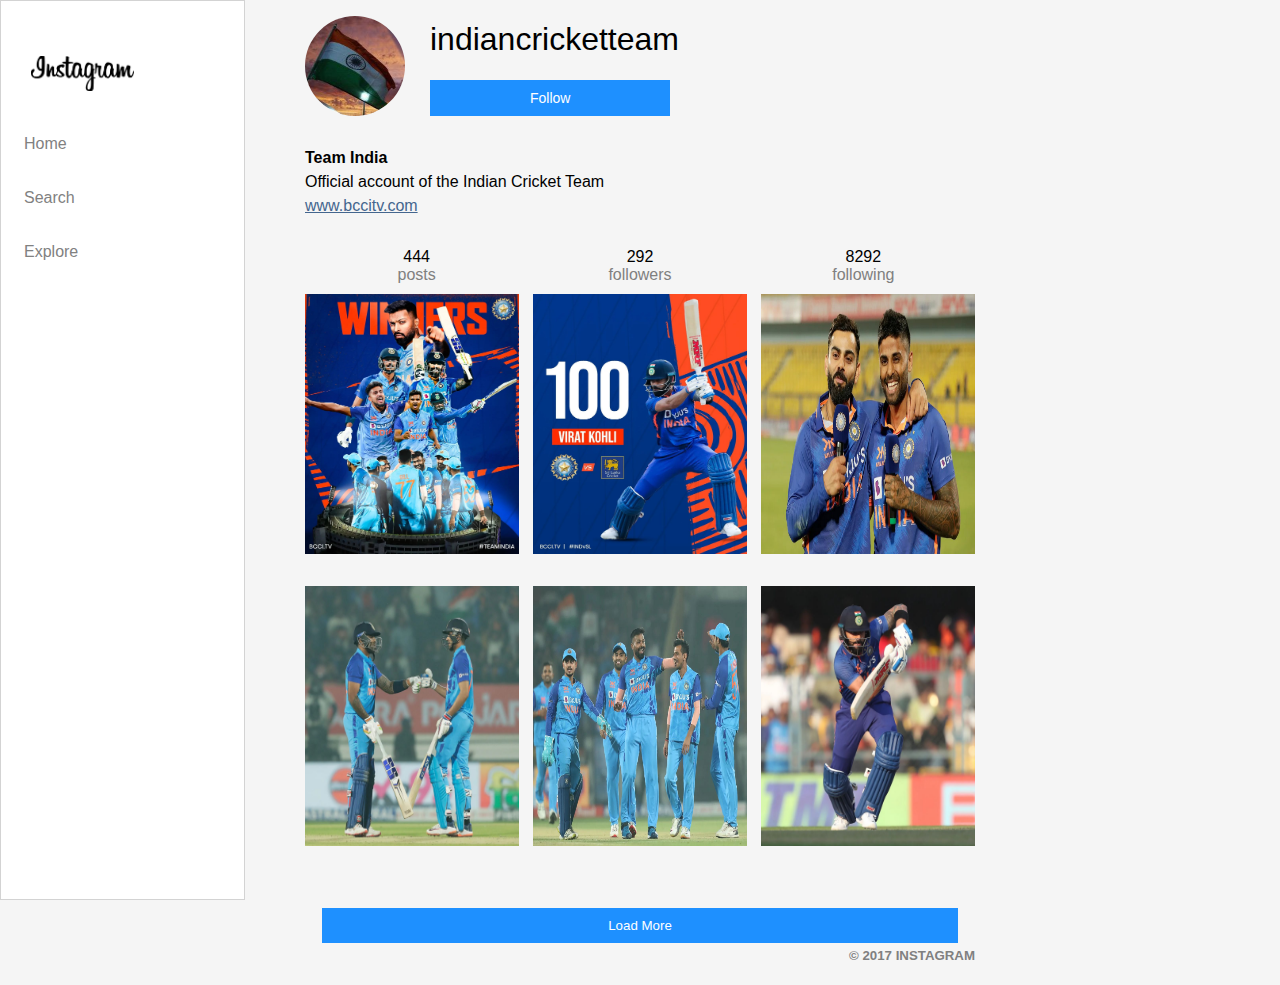
==== Instagram/index.html @ 351be216 "initial commit" ====
<!DOCTYPE html>
<html lang="en">

<head>
    <meta charset="UTF-8">
    <meta http-equiv="X-UA-Compatible" content="IE=edge">
    <meta name="viewport" content="width=device-width, initial-scale=1.0">
    <title>instagram</title>
    <link rel="stylesheet" href="Stylesheet.css">

    <!-- <link rel="stylesheet" href="https://cdnjs.cloudflare.com/ajax/libs/font-awesome/4.7.0/css/font-awesome.min.css"> -->
    <link rel="stylesheet" href="https://cdnjs.cloudflare.com/ajax/libs/font-awesome/6.2.1/css/all.min.css"
        integrity="sha512-MV7K8+y+gLIBoVD59lQIYicR65iaqukzvf/nwasF0nqhPay5w/9lJmVM2hMDcnK1OnMGCdVK+iQrJ7lzPJQd1w=="
        crossorigin="anonymous" referrerpolicy="no-referrer" />
</head>

<body>
    <main>
        <div class="sidenav">
            <div class="sidebar">
                <div class="logo">
                    <img class="logoImg" src="logo.png" alt="logo">
                </div>
                <div class="menu">
                    <a href="#home"><i class="fa-solid fa-house"></i> Home</a>
                    <a href="#search"><i class="fa-solid fa-magnifying-glass"></i> Search</a>
                    <a href="#explore"><i class="fa-regular fa-compass"></i> Explore</a>
                </div>
            </div>
        </div>

        <header>
            <!--  Right col  -->
            <div class="col-left">
                <img class="user-img"
                    src="[data-uri]"
                    alt="">
            </div>
            <!-- Left Col  -->
            <div class="col-right">
                <h1>indiancricketteam</h1>
                <button>Follow</button>
            </div>
        </header>

        <article>
            <p style="line-height: 24px;">
                <strong>Team India</strong> <br>
                Official account of the Indian Cricket Team<br>
                <a style="color: #44668E;" href="https://www.bcci.tv/">www.bccitv.com</a>
            </p>
        </article>

        <aside>
            <div class='col-stats'>
                <strong>444</strong>
                <br />
                posts
            </div>
            <div class='col-stats'>
                <strong>292</strong>
                <br />
                followers
            </div>
            <div class='col-stats'>
                <strong>8292</strong>
                <br />
                following
            </div>
        </aside>

        <section>
            <div>
                <img src="image1.jpeg" alt="" width="260px" height="260px">
            </div>
            <div>
                <img src="Image2.jpeg" alt="" width="260px" height="260px">
            </div>
            <div>
                <img src="Image3.jpeg" alt="" width="260px" height="260px">
            </div>
            <div>
                <img src="Image4.jpeg" alt="" width="260px" height="260px">
            </div>
            <div>
                <img src="Image5.jpeg" alt="" width="260px" height="260px">
            </div>
            <div>
                <img src="Image6.jpeg" alt="" width="260px" height="260px">
            </div>
        </section>

        <footer>
            <button>
                Load More
            </button>
            <h5>
                &copy; 2017 Instagram
            </h5>
        </footer>
    </main>

</body>

</html>
---- Instagram/Stylesheet.css ----
/* Sidebar */
  .logo {
      font-family: -apple-system, "system-ui", "Segoe UI", Roboto, Helvetica, Arial, sans-serif;
      width: 103px;
      height: 29px;
      margin: 35px 102px 35px 12px;
  }
  
  .sidebar{
    margin-left: 18px;
  }

  .sidenav {
      height: 100%;
      width: 245px;
      position: fixed;
      z-index: 1;
      top: 0;
      left: 0;
      background-color: #FFFFFF;
      overflow-x: hidden;
      padding-top: 20px;
      border: 1px lightgrey solid;
  }


  .sidenav a {
      padding: 6px 8px 6px 16px;
      text-decoration: none;
      font-size: 16px;
      color: #818181;
      line-height: 50px;
      letter-spacing: normal;
      word-spacing: 2px;
      margin: -6px 0px;
      padding: 5px;
      display: block;
  }
  .menuItems{
    margin-left: 10px;
  }

  .sidenav a:hover {
      background-color: #f1f1f1;
  }

  .main {
      margin-left: 160px;
      /* Same as the width of the sidenav */
      font-size: 28px;
      /* Increased text to enable scrolling */
      padding: 0px 10px;
  }

  @media screen and (max-height: 450px) {
      .sidenav {
          padding-top: 15px;
      }

      .sidenav a {
          font-size: 18px;
      }
  }

  /* Sidebar */


  * {
      box-sizing: border-box;
  }

  body {
      background: whitesmoke;
      margin: 0;
      font-family: sans-serif;
  }


  nav {
      background: white;
      margin-bottom: 25px;
  }

  h5 {
      margin-top: 5px;
      text-align: right;
  }

  main {
      max-width: 700px;
      margin: 0 auto;
      padding-left: 15px;
      padding-right: 15px
  }


  header {
      display: flex;
      align-items: flex-end;
      margin-bottom: 30px;
  }

  header .col-left {
      margin-right: 25px;
  }

  header h1 {
      font-weight: 400;
  }

  header button {
      background: dodgerblue;
      border: none;
      padding: 10px 100px;
      color: #fff;
      font-size: 14px;
  }

  .user-img {
      border-radius: 50%;
      width: 100px;
      display: block;
      margin: auto auto;
  }

  article {
      margin-bottom: 30px;
  }

  aside {
      display: flex;
      flex-wrap: wrap;
      margin-bottom: 10px;
  }

  aside strong {
      color: black;
  }

  .col-stats {
      width: 33.3333%;
      text-align: center;
      color: gray;
      font-weight: 200;
  }

  section {
      display: flex;
      flex-wrap: wrap;
      align-items: center;
      justify-content: space-between;
      margin-bottom: 30px;
  }

  section>* {
      width: 32%;
      height: 32%;
      margin-bottom: 32px;
  }

  img {
      width: 100%;
      display: block;
  }

  footer button {
      background: dodgerblue;
      border: 0;
      width: 95%;
      margin: 0 auto;
      display: block;
      padding-top: 10px;
      padding-bottom: 10px;
      color: white;
  }

  footer {
      text-align: center;
      color: gray;
      text-transform: uppercase;
  }

  @media screen and (max-width: 400px) {
      aside .col {
          width: 100%;
          padding: 10px;
      }

      section>* {
          width: 100%;
          padding: 10px
      }
  }
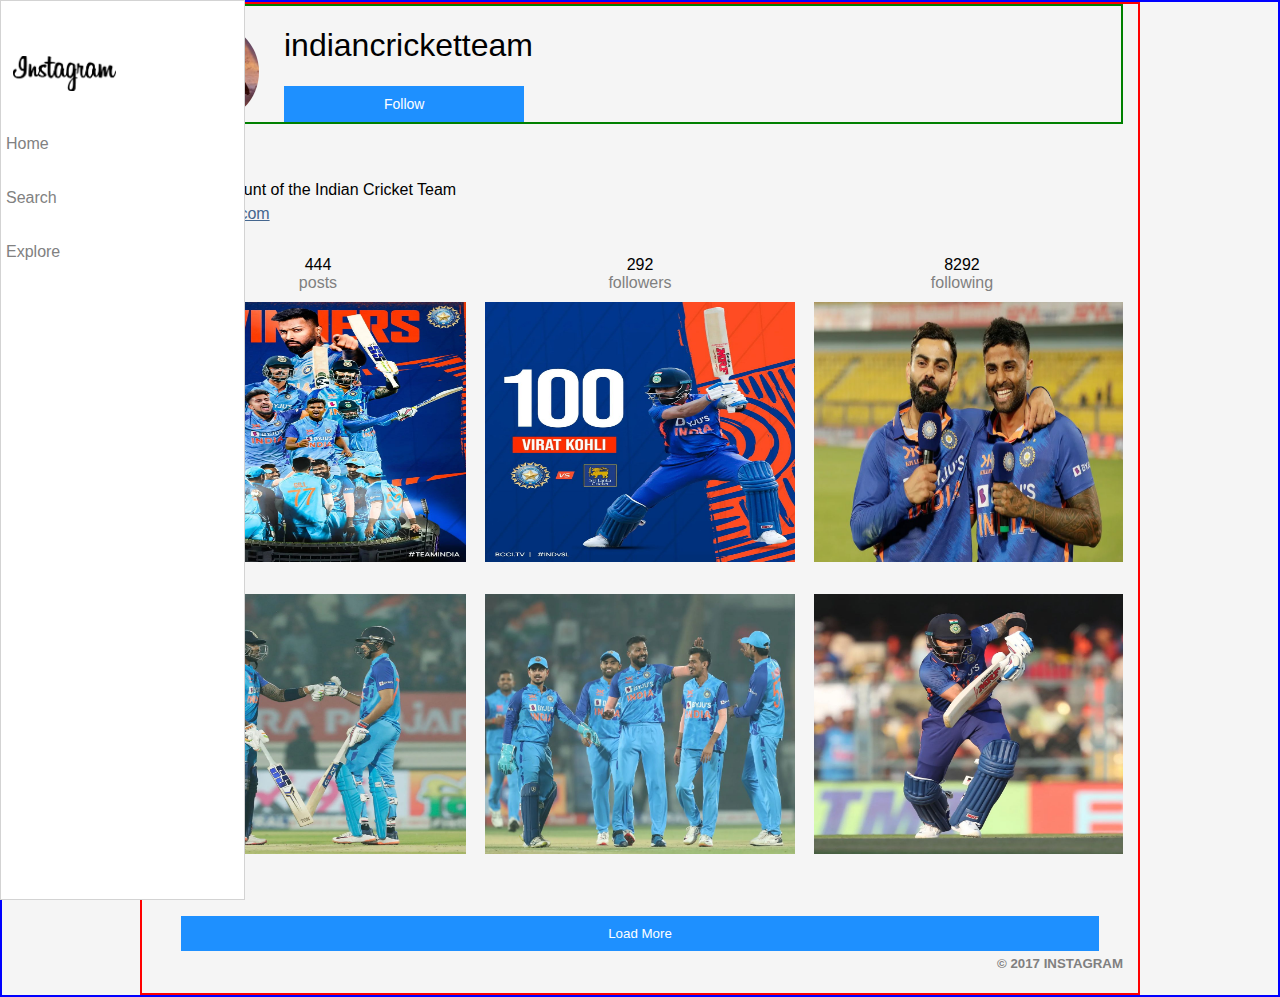
==== commit 7c7addff: "with barders" ====
--- a/Instagram/index.html
+++ b/Instagram/index.html
@@ -15,91 +15,90 @@
 </head>
 
 <body>
+
     <main>
         <div class="sidenav">
-            <div class="sidebar">
-                <div class="logo">
-                    <img class="logoImg" src="logo.png" alt="logo">
-                </div>
-                <div class="menu">
-                    <a href="#home"><i class="fa-solid fa-house"></i> Home</a>
-                    <a href="#search"><i class="fa-solid fa-magnifying-glass"></i> Search</a>
-                    <a href="#explore"><i class="fa-regular fa-compass"></i> Explore</a>
-                </div>
+            <div class="logo">
+                <img class="logoImg" src="logo.png" alt="logo">
+            </div>
+            <div class="menu">
+                <a href="#home"><i class="fa-solid fa-house"></i> Home</a>
+                <a href="#search"><i class="fa-solid fa-magnifying-glass"></i> Search</a>
+                <a href="#explore"><i class="fa-regular fa-compass"></i> Explore</a>
             </div>
         </div>
+        <div class="content">
+            <header>
+                <!--  Right col  -->
+                <div class="col-left">
+                    <img class="user-img"
+                        src="[data-uri]"
+                        alt="">
+                </div>
+                <!-- Left Col  -->
+                <div class="col-right">
+                    <h1>indiancricketteam</h1>
+                    <button>Follow</button>
+                </div>
+            </header>
 
-        <header>
-            <!--  Right col  -->
-            <div class="col-left">
-                <img class="user-img"
-                    src="[data-uri]"
-                    alt="">
-            </div>
-            <!-- Left Col  -->
-            <div class="col-right">
-                <h1>indiancricketteam</h1>
-                <button>Follow</button>
-            </div>
-        </header>
+            <article>
+                <p style="line-height: 24px;">
+                    <strong>Team India</strong> <br>
+                    Official account of the Indian Cricket Team<br>
+                    <a style="color: #44668E;" href="https://www.bcci.tv/">www.bccitv.com</a>
+                </p>
+            </article>
 
-        <article>
-            <p style="line-height: 24px;">
-                <strong>Team India</strong> <br>
-                Official account of the Indian Cricket Team<br>
-                <a style="color: #44668E;" href="https://www.bcci.tv/">www.bccitv.com</a>
-            </p>
-        </article>
+            <aside>
+                <div class='col-stats'>
+                    <strong>444</strong>
+                    <br />
+                    posts
+                </div>
+                <div class='col-stats'>
+                    <strong>292</strong>
+                    <br />
+                    followers
+                </div>
+                <div class='col-stats'>
+                    <strong>8292</strong>
+                    <br />
+                    following
+                </div>
+            </aside>
 
-        <aside>
-            <div class='col-stats'>
-                <strong>444</strong>
-                <br />
-                posts
-            </div>
-            <div class='col-stats'>
-                <strong>292</strong>
-                <br />
-                followers
-            </div>
-            <div class='col-stats'>
-                <strong>8292</strong>
-                <br />
-                following
-            </div>
-        </aside>
+            <section>
+                <div class="shakeme">
+                    <img src="image1.jpeg" alt="" width="260px" height="260px">
+                </div>
+                <div class="shakeme">
+                    <img src="Image2.jpeg" alt="" width="260px" height="260px">
+                </div>
+                <div class="shakeme">
+                    <img src="Image3.jpeg" alt="" width="260px" height="260px">
+                </div>
+                <div class="shakeme">
+                    <img src="Image4.jpeg" alt="" width="260px" height="260px">
+                </div>
+                <div class="shakeme">
+                    <img src="Image5.jpeg" alt="" width="260px" height="260px">
+                </div>
+                <div class="shakeme">
+                    <img src="Image6.jpeg" alt="" width="260px" height="260px">
+                </div>
+            </section>
 
-        <section>
-            <div>
-                <img src="image1.jpeg" alt="" width="260px" height="260px">
-            </div>
-            <div>
-                <img src="Image2.jpeg" alt="" width="260px" height="260px">
-            </div>
-            <div>
-                <img src="Image3.jpeg" alt="" width="260px" height="260px">
-            </div>
-            <div>
-                <img src="Image4.jpeg" alt="" width="260px" height="260px">
-            </div>
-            <div>
-                <img src="Image5.jpeg" alt="" width="260px" height="260px">
-            </div>
-            <div>
-                <img src="Image6.jpeg" alt="" width="260px" height="260px">
-            </div>
-        </section>
-
-        <footer>
-            <button>
-                Load More
-            </button>
-            <h5>
-                &copy; 2017 Instagram
-            </h5>
-        </footer>
+            <footer>
+                <button>
+                    Load More
+                </button>
+                <h5>
+                    &copy; 2017 Instagram
+                </h5>
+            </footer>
+        </div>
     </main>
-
 </body>
 
 </html>--- a/Instagram/Stylesheet.css
+++ b/Instagram/Stylesheet.css
@@ -1,193 +1,260 @@
-  /* Sidebar */
-  .logo {
-      font-family: -apple-system, "system-ui", "Segoe UI", Roboto, Helvetica, Arial, sans-serif;
-      width: 103px;
-      height: 29px;
-      margin: 35px 102px 35px 12px;
-  }
-  
-  .sidebar{
-    margin-left: 18px;
-  }
-
-  .sidenav {
-      height: 100%;
-      width: 245px;
-      position: fixed;
-      z-index: 1;
-      top: 0;
-      left: 0;
-      background-color: #FFFFFF;
-      overflow-x: hidden;
-      padding-top: 20px;
-      border: 1px lightgrey solid;
-  }
-
-
-  .sidenav a {
-      padding: 6px 8px 6px 16px;
-      text-decoration: none;
-      font-size: 16px;
-      color: #818181;
-      line-height: 50px;
-      letter-spacing: normal;
-      word-spacing: 2px;
-      margin: -6px 0px;
-      padding: 5px;
-      display: block;
-  }
-  .menuItems{
-    margin-left: 10px;
-  }
-
-  .sidenav a:hover {
-      background-color: #f1f1f1;
-  }
-
-  .main {
-      margin-left: 160px;
-      /* Same as the width of the sidenav */
-      font-size: 28px;
-      /* Increased text to enable scrolling */
-      padding: 0px 10px;
-  }
-
-  @media screen and (max-height: 450px) {
-      .sidenav {
-          padding-top: 15px;
-      }
-
-      .sidenav a {
-          font-size: 18px;
-      }
-  }
-
-  /* Sidebar */
-
-
-  * {
-      box-sizing: border-box;
-  }
-
-  body {
-      background: whitesmoke;
-      margin: 0;
-      font-family: sans-serif;
-  }
-
-
-  nav {
-      background: white;
-      margin-bottom: 25px;
-  }
-
-  h5 {
-      margin-top: 5px;
-      text-align: right;
-  }
-
-  main {
-      max-width: 700px;
-      margin: 0 auto;
-      padding-left: 15px;
-      padding-right: 15px
-  }
-
-
-  header {
-      display: flex;
-      align-items: flex-end;
-      margin-bottom: 30px;
-  }
-
-  header .col-left {
-      margin-right: 25px;
-  }
-
-  header h1 {
-      font-weight: 400;
-  }
-
-  header button {
-      background: dodgerblue;
-      border: none;
-      padding: 10px 100px;
-      color: #fff;
-      font-size: 14px;
-  }
-
-  .user-img {
-      border-radius: 50%;
-      width: 100px;
-      display: block;
-      margin: auto auto;
-  }
-
-  article {
-      margin-bottom: 30px;
-  }
-
-  aside {
-      display: flex;
-      flex-wrap: wrap;
-      margin-bottom: 10px;
-  }
-
-  aside strong {
-      color: black;
-  }
-
-  .col-stats {
-      width: 33.3333%;
-      text-align: center;
-      color: gray;
-      font-weight: 200;
-  }
-
-  section {
-      display: flex;
-      flex-wrap: wrap;
-      align-items: center;
-      justify-content: space-between;
-      margin-bottom: 30px;
-  }
-
-  section>* {
-      width: 32%;
-      height: 32%;
-      margin-bottom: 32px;
-  }
-
-  img {
-      width: 100%;
-      display: block;
-  }
-
-  footer button {
-      background: dodgerblue;
-      border: 0;
-      width: 95%;
-      margin: 0 auto;
-      display: block;
-      padding-top: 10px;
-      padding-bottom: 10px;
-      color: white;
-  }
-
-  footer {
-      text-align: center;
-      color: gray;
-      text-transform: uppercase;
-  }
-
-  @media screen and (max-width: 400px) {
-      aside .col {
-          width: 100%;
-          padding: 10px;
-      }
-
-      section>* {
-          width: 100%;
-          padding: 10px
-      }
-  }+    /* Sidebar */
+    .logo {
+        font-family: -apple-system, "system-ui", "Segoe UI", Roboto, Helvetica, Arial, sans-serif;
+        width: 103px;
+        height: 29px;
+        margin: 35px 102px 35px 12px;
+    }
+
+    .sidebar {
+        margin-left: 18px;
+    }
+
+    .sidenav {
+        height: 100%;
+        width: 245px;
+        position: fixed;
+        z-index: 1;
+        top: 0;
+        left: 0;
+        background-color: #FFFFFF;
+        overflow-x: hidden;
+        padding-top: 20px;
+        border: 1px lightgrey solid;
+    }
+
+
+    .sidenav a {
+        padding: 6px 8px 6px 16px;
+        text-decoration: none;
+        font-size: 16px;
+        color: #818181;
+        line-height: 50px;
+        letter-spacing: normal;
+        word-spacing: 2px;
+        margin: -6px 0px;
+        padding: 5px;
+        display: block;
+    }
+
+    .menuItems {
+        margin-left: 10px;
+    }
+
+    .sidenav a:hover {
+        background-color: #f1f1f1;
+    }
+
+    .main {
+        margin-left: 160px;
+        /* Same as the width of the sidenav */
+        font-size: 28px;
+        /* Increased text to enable scrolling */
+        padding: 0px 10px;
+    }
+
+    @media screen and (max-height: 450px) {
+        .sidenav {
+            padding-top: 15px;
+        }
+
+        .sidenav a {
+            font-size: 18px;
+        }
+    }
+
+    /* Sidebar */
+
+
+    * {
+        box-sizing: border-box;
+    }
+
+    body {
+        background: whitesmoke;
+        margin: 0px;
+        padding: 0px;
+        font-family: sans-serif;
+        border: blue 2px solid;
+    }
+
+
+    nav {
+        background: white;
+        margin-bottom: 25px;
+    }
+
+    h5 {
+        margin-top: 5px;
+        text-align: right;
+    }
+
+    main {
+        max-width: 1000px;
+        margin: 0px auto;
+        padding-left: 15px;
+        padding-right: 15px;
+        border: red 2px solid;
+        
+    }
+
+
+    header {
+        display: flex;
+        align-items: flex-end;
+        margin-bottom: 30px;
+        border: green 2px solid;
+    }
+
+    header .col-left {
+        margin-right: 25px;
+    }
+
+    header h1 {
+        font-weight: 400;
+    }
+
+    header button {
+        background: dodgerblue;
+        border: none;
+        padding: 10px 100px;
+        color: #fff;
+        font-size: 14px;
+    }
+
+    .user-img {
+        border-radius: 50%;
+        width: 100px;
+        display: block;
+        margin: auto auto;
+    }
+
+    article {
+        margin-bottom: 30px;
+    }
+
+    aside {
+        display: flex;
+        flex-wrap: wrap;
+        margin-bottom: 10px;
+    }
+
+    aside strong {
+        color: black;
+    }
+
+    .col-stats {
+        width: 33.3333%;
+        text-align: center;
+        color: gray;
+        font-weight: 200;
+    }
+
+    section {
+        display: flex;
+        flex-wrap: wrap;
+        align-items: center;
+        justify-content: space-between;
+        margin-bottom: 30px;
+    }
+
+    section>* {
+        width: 32%;
+        height: 32%;
+        margin-bottom: 32px;
+    }
+
+    img {
+        width: 100%;
+        display: block;
+    }
+
+    footer button {
+        background: dodgerblue;
+        border: 0;
+        width: 95%;
+        margin: 0 auto;
+        display: block;
+        padding-top: 10px;
+        padding-bottom: 10px;
+        color: white;
+    }
+
+    footer {
+        text-align: center;
+        color: gray;
+        text-transform: uppercase;
+    }
+
+    @media screen and (max-width: 400px) {
+        aside .col {
+            width: 100%;
+            padding: 10px;
+        }
+
+        section>* {
+            width: 100%;
+            padding: 10px
+        }
+    }
+
+
+    .shakeme:hover,
+    .shakeme:focus {
+        -webkit-animation-name: shakeme;
+        -webkit-animation-duration: 0.8s;
+        -webkit-transform-origin: 50% 50%;
+        -webkit-animation-iteration-count: infinite;
+        -webkit-animation-timing-function: linear;
+    }
+
+    .shakeme {
+        display: inline-block
+    }
+
+    @-webkit-keyframes shakeme {
+
+        0% {
+            -webkit-transform: translate(2px, 1px) rotate(0deg);
+        }
+
+        10% {
+            -webkit-transform: translate(-1px, -2px) rotate(-1deg);
+        }
+
+        20% {
+            -webkit-transform: translate(-3px, 0px) rotate(1deg);
+        }
+
+        30% {
+            -webkit-transform: translate(0px, 2px) rotate(0deg);
+        }
+
+        40% {
+            -webkit-transform: translate(1px, -1px) rotate(1deg);
+        }
+
+        50% {
+            -webkit-transform: translate(-1px, 2px) rotate(-1deg);
+        }
+
+        60% {
+            -webkit-transform: translate(-3px, 1px) rotate(0deg);
+        }
+
+        70% {
+            -webkit-transform: translate(2px, 1px) rotate(-1deg);
+        }
+
+        80% {
+            -webkit-transform: translate(-1px, -1px) rotate(1deg);
+        }
+
+        90% {
+            -webkit-transform: translate(2px, 2px) rotate(0deg);
+        }
+
+        100% {
+            -webkit-transform: translate(1px, -2px) rotate(-1deg);
+        }
+    }